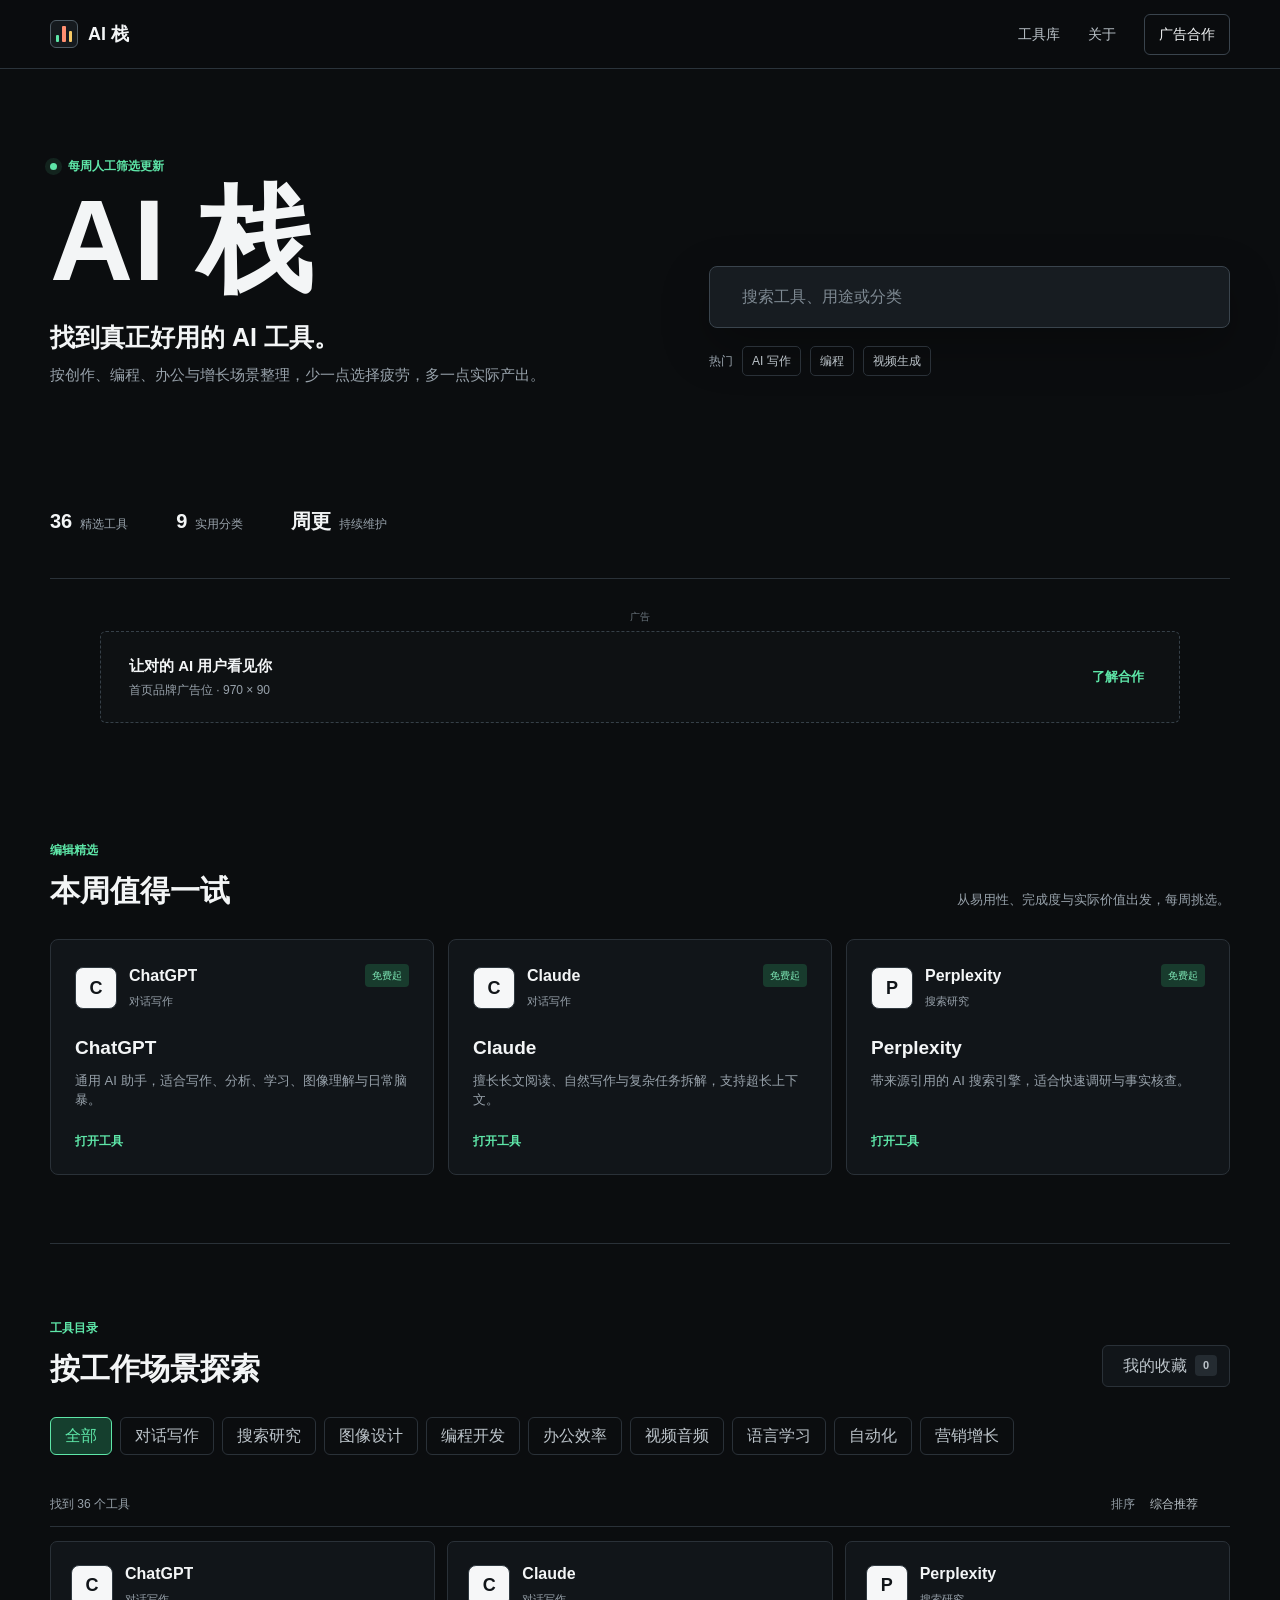
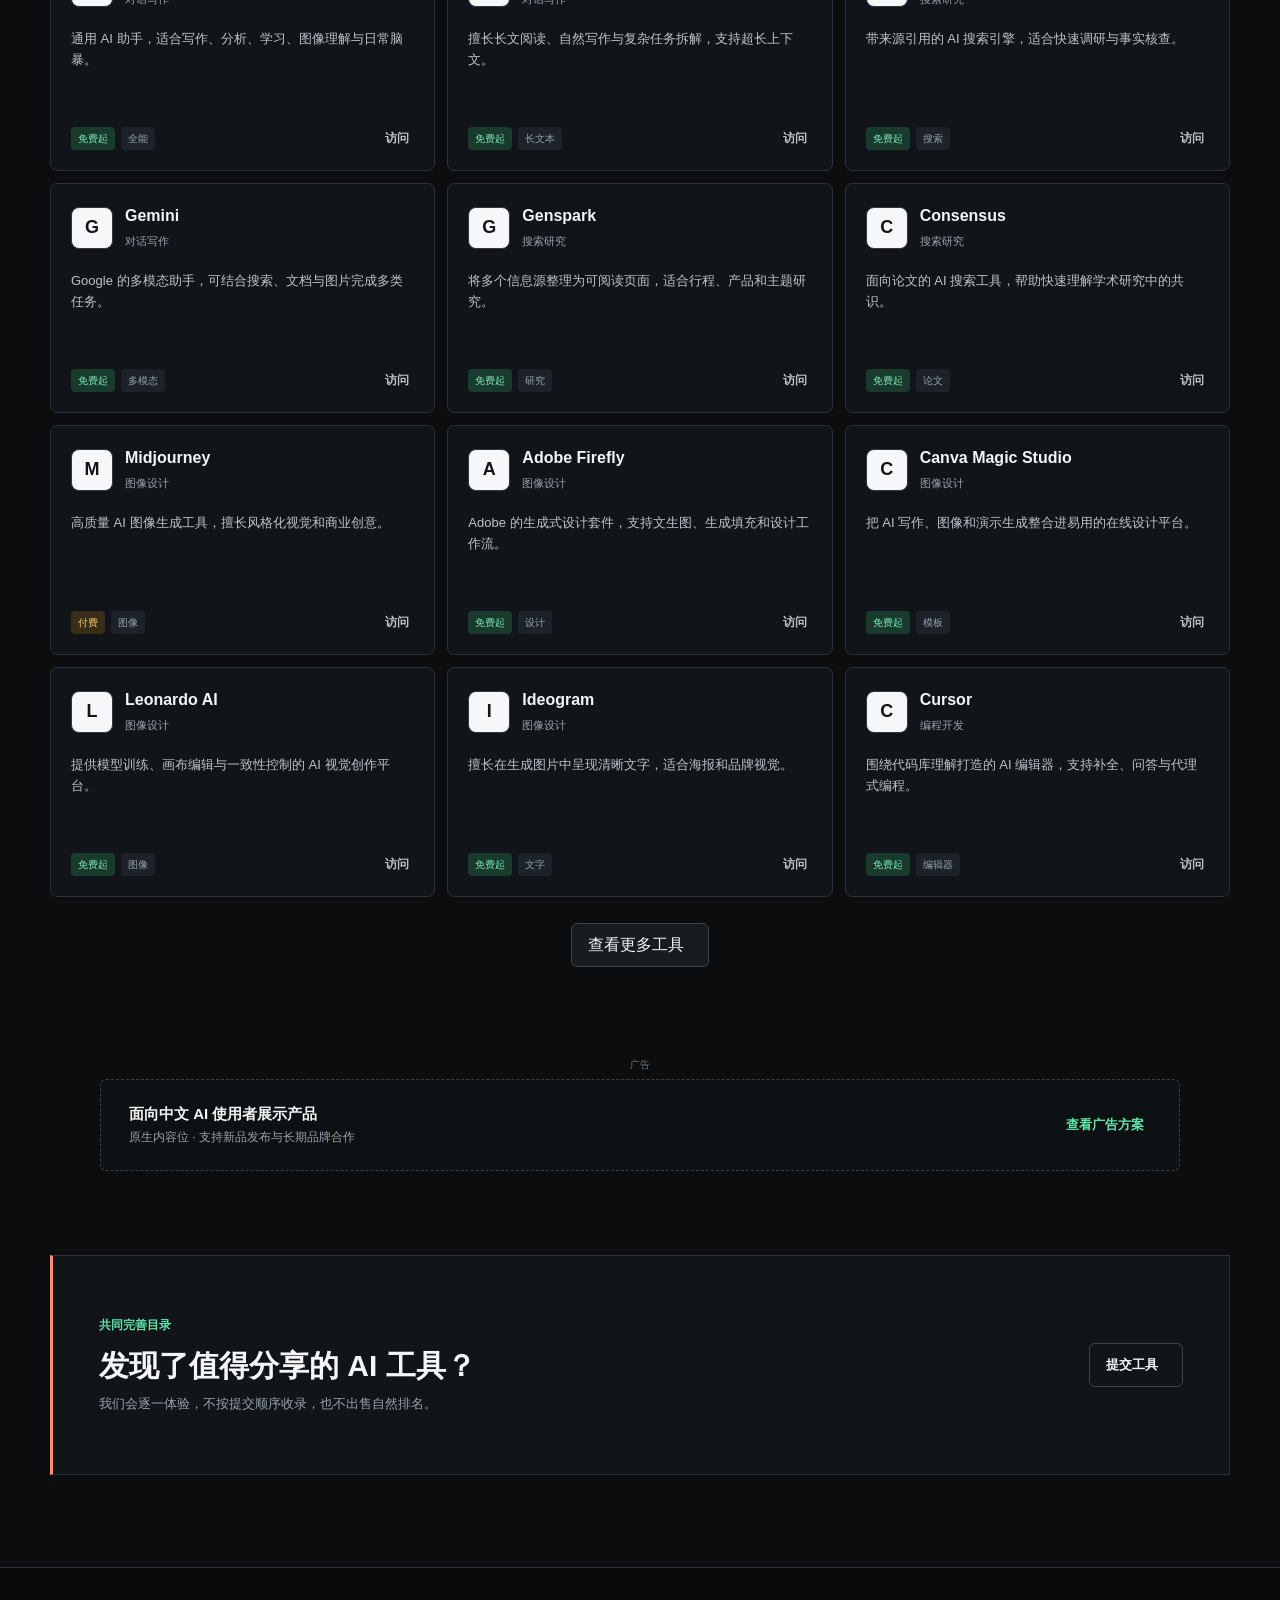
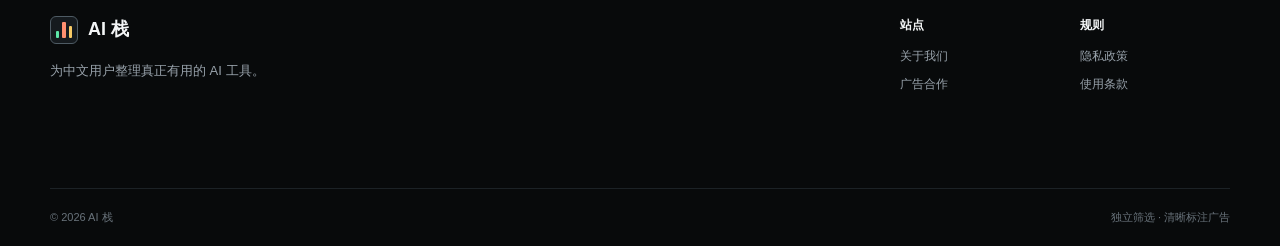
==== index.html @ 669736a4 "Publish AI Stack website" ====
<!doctype html>
<html lang="zh-CN">
  <head>
    <meta charset="UTF-8" />
    <meta name="viewport" content="width=device-width, initial-scale=1.0" />
    <meta name="theme-color" content="#0b0d0f" />
    <meta name="description" content="AI 栈是一个简洁、可信的中文 AI 工具导航，按写作、设计、编程、视频、效率等场景精选实用工具。" />
    <meta name="keywords" content="AI工具,AI导航,人工智能工具,ChatGPT,AI写作,AI绘画,AI编程" />
    <meta property="og:title" content="AI 栈 - 找到真正好用的 AI 工具" />
    <meta property="og:description" content="精选 AI 工具，按真实使用场景分类。" />
    <meta property="og:type" content="website" />
    <meta property="og:url" content="https://conniecapital888.github.io/ai-stack-navigation/" />
    <title>AI 栈 - 中文 AI 工具导航</title>
    <link rel="canonical" href="https://conniecapital888.github.io/ai-stack-navigation/" />
    <link rel="icon" href="favicon.svg" type="image/svg+xml" />
    <link rel="manifest" href="site.webmanifest" />
    <link rel="preconnect" href="https://www.google.com" />
    <link rel="stylesheet" href="styles.css" />
    <script type="application/ld+json">
      {
        "@context": "https://schema.org",
        "@type": "WebSite",
        "name": "AI 栈",
        "description": "按场景精选的中文 AI 工具导航",
        "url": "https://conniecapital888.github.io/ai-stack-navigation/",
        "potentialAction": {
          "@type": "SearchAction",
          "target": "https://conniecapital888.github.io/ai-stack-navigation/?q={search_term_string}",
          "query-input": "required name=search_term_string"
        }
      }
    </script>
  </head>
  <body>
    <a class="skip-link" href="#main">跳到主要内容</a>
    <header class="site-header">
      <div class="nav-shell">
        <a class="brand" href="index.html" aria-label="AI 栈首页">
          <span class="brand-mark" aria-hidden="true"><span></span><span></span><span></span></span>
          <span>AI 栈</span>
        </a>
        <nav class="top-nav" aria-label="主导航">
          <a href="#directory">工具库</a>
          <a href="about.html">关于</a>
          <a class="nav-cta" href="advertise.html">广告合作</a>
        </nav>
        <button class="icon-button mobile-menu" type="button" aria-label="打开导航" title="打开导航" data-menu-toggle>
          <i data-lucide="menu" aria-hidden="true"></i>
        </button>
      </div>
    </header>

    <main id="main">
      <section class="hero">
        <div class="hero-inner">
          <div class="hero-copy">
            <p class="eyebrow"><span class="status-dot"></span> 每周人工筛选更新</p>
            <h1>AI 栈</h1>
            <p class="hero-lede">找到真正好用的 AI 工具。</p>
            <p class="hero-note">按创作、编程、办公与增长场景整理，少一点选择疲劳，多一点实际产出。</p>
          </div>
          <div class="search-panel">
            <form class="search-form" role="search" data-search-form>
              <i data-lucide="search" aria-hidden="true"></i>
              <input id="tool-search" type="search" autocomplete="off" placeholder="搜索工具、用途或分类" aria-label="搜索 AI 工具" />
              <button class="clear-search" type="button" aria-label="清空搜索" title="清空" data-clear-search hidden>
                <i data-lucide="x" aria-hidden="true"></i>
              </button>
            </form>
            <div class="quick-links" aria-label="热门搜索">
              <span>热门</span>
              <button type="button" data-quick-search="写作">AI 写作</button>
              <button type="button" data-quick-search="编程">编程</button>
              <button type="button" data-quick-search="视频">视频生成</button>
            </div>
          </div>
        </div>
        <div class="hero-stats" aria-label="站点统计">
          <div><strong data-tool-total>36</strong><span>精选工具</span></div>
          <div><strong>9</strong><span>实用分类</span></div>
          <div><strong>周更</strong><span>持续维护</span></div>
        </div>
      </section>

      <aside class="ad-shell ad-leaderboard" aria-label="广告" data-ad-position="leaderboard">
        <span class="ad-label">广告</span>
        <div class="ad-placeholder">
          <div>
            <strong>让对的 AI 用户看见你</strong>
            <span>首页品牌广告位 · 970 × 90</span>
          </div>
          <a href="advertise.html">了解合作 <i data-lucide="arrow-up-right" aria-hidden="true"></i></a>
        </div>
      </aside>

      <section class="featured-section" aria-labelledby="featured-title">
        <div class="section-heading">
          <div>
            <p class="section-kicker">编辑精选</p>
            <h2 id="featured-title">本周值得一试</h2>
          </div>
          <p>从易用性、完成度与实际价值出发，每周挑选。</p>
        </div>
        <div class="featured-grid" data-featured-grid></div>
      </section>

      <section class="directory-section" id="directory" aria-labelledby="directory-title">
        <div class="directory-head">
          <div>
            <p class="section-kicker">工具目录</p>
            <h2 id="directory-title">按工作场景探索</h2>
          </div>
          <button class="favorites-toggle" type="button" data-favorites-toggle aria-pressed="false">
            <i data-lucide="heart" aria-hidden="true"></i>
            <span>我的收藏</span>
            <b data-favorite-count>0</b>
          </button>
        </div>
        <div class="category-tabs" role="tablist" aria-label="工具分类" data-category-tabs></div>
        <div class="results-bar">
          <p data-result-count aria-live="polite">显示全部工具</p>
          <label class="sort-control">
            <span>排序</span>
            <select data-sort aria-label="工具排序">
              <option value="featured">综合推荐</option>
              <option value="name">名称 A-Z</option>
              <option value="newest">最近收录</option>
            </select>
            <i data-lucide="chevron-down" aria-hidden="true"></i>
          </label>
        </div>
        <div class="tool-grid" data-tool-grid></div>
        <div class="empty-state" data-empty-state hidden>
          <i data-lucide="search-x" aria-hidden="true"></i>
          <h3>没有找到匹配的工具</h3>
          <p>试试更短的关键词，或切换到其他分类。</p>
          <button type="button" data-reset-filters>查看全部工具</button>
        </div>
        <button class="load-more" type="button" data-load-more>
          <span>查看更多工具</span>
          <i data-lucide="chevron-down" aria-hidden="true"></i>
        </button>
      </section>

      <aside class="ad-shell ad-inline" aria-label="广告" data-ad-position="inline">
        <span class="ad-label">广告</span>
        <div class="ad-placeholder">
          <div>
            <strong>面向中文 AI 使用者展示产品</strong>
            <span>原生内容位 · 支持新品发布与长期品牌合作</span>
          </div>
          <a href="advertise.html">查看广告方案 <i data-lucide="arrow-right" aria-hidden="true"></i></a>
        </div>
      </aside>

      <section class="submit-band">
        <div>
          <p class="section-kicker">共同完善目录</p>
          <h2>发现了值得分享的 AI 工具？</h2>
          <p>我们会逐一体验，不按提交顺序收录，也不出售自然排名。</p>
        </div>
        <a class="button-secondary" href="advertise.html#submit">提交工具 <i data-lucide="send" aria-hidden="true"></i></a>
      </section>
    </main>

    <footer class="site-footer">
      <div class="footer-main">
        <div>
          <a class="brand" href="index.html"><span class="brand-mark" aria-hidden="true"><span></span><span></span><span></span></span><span>AI 栈</span></a>
          <p>为中文用户整理真正有用的 AI 工具。</p>
        </div>
        <div class="footer-links">
          <div><strong>站点</strong><a href="about.html">关于我们</a><a href="advertise.html">广告合作</a></div>
          <div><strong>规则</strong><a href="privacy.html">隐私政策</a><a href="terms.html">使用条款</a></div>
        </div>
      </div>
      <div class="footer-bottom"><span>© 2026 AI 栈</span><span>独立筛选 · 清晰标注广告</span></div>
    </footer>

    <script src="https://unpkg.com/lucide@0.468.0/dist/umd/lucide.min.js" defer></script>
    <script src="config.js"></script>
    <script src="script.js" defer></script>
  </body>
</html>
---- styles.css ----
:root {
  color-scheme: dark;
  --bg: #0b0d0f;
  --surface: #111519;
  --surface-raised: #171c21;
  --surface-soft: #1c2228;
  --line: #2a3138;
  --line-strong: #3a444d;
  --text: #f3f5f6;
  --muted: #98a2ab;
  --muted-strong: #bcc4ca;
  --green: #5ee6a8;
  --green-dark: #153f2e;
  --coral: #ff8f70;
  --gold: #f7ca66;
  --focus: #8af1c2;
  --max-width: 1180px;
  --shadow: 0 18px 48px rgba(0, 0, 0, 0.26);
}

* { box-sizing: border-box; }
html { scroll-behavior: smooth; }
body {
  margin: 0;
  background: var(--bg);
  color: var(--text);
  font-family: Inter, ui-sans-serif, -apple-system, BlinkMacSystemFont, "Segoe UI", "PingFang SC", "Microsoft YaHei", sans-serif;
  line-height: 1.5;
  letter-spacing: 0;
}
button, input, select { font: inherit; }
button, a { -webkit-tap-highlight-color: transparent; }
a { color: inherit; text-decoration: none; }
button { color: inherit; }
img { display: block; max-width: 100%; }
[hidden] { display: none !important; }
:focus-visible { outline: 2px solid var(--focus); outline-offset: 3px; }

.skip-link {
  position: fixed;
  top: 10px;
  left: 10px;
  z-index: 100;
  padding: 10px 14px;
  border-radius: 6px;
  background: var(--green);
  color: #08120d;
  transform: translateY(-150%);
}
.skip-link:focus { transform: translateY(0); }

.site-header {
  position: sticky;
  top: 0;
  z-index: 40;
  border-bottom: 1px solid rgba(58, 68, 77, 0.72);
  background: rgba(11, 13, 15, 0.9);
  backdrop-filter: blur(18px);
}
.nav-shell {
  width: min(calc(100% - 40px), var(--max-width));
  height: 68px;
  margin: 0 auto;
  display: flex;
  align-items: center;
  justify-content: space-between;
}
.brand { display: inline-flex; align-items: center; gap: 10px; font-size: 18px; font-weight: 800; }
.brand-mark {
  width: 28px;
  height: 28px;
  display: grid;
  grid-template-columns: repeat(3, 1fr);
  align-items: end;
  gap: 3px;
  padding: 5px;
  border: 1px solid #4e5b64;
  border-radius: 6px;
  background: #151a1e;
}
.brand-mark span { display: block; background: var(--green); border-radius: 1px; }
.brand-mark span:nth-child(1) { height: 42%; }
.brand-mark span:nth-child(2) { height: 100%; background: var(--coral); }
.brand-mark span:nth-child(3) { height: 70%; background: var(--gold); }
.top-nav { display: flex; align-items: center; gap: 28px; color: var(--muted-strong); font-size: 14px; }
.top-nav a:hover { color: var(--text); }
.top-nav .nav-cta {
  padding: 9px 14px;
  border: 1px solid var(--line-strong);
  border-radius: 6px;
  color: var(--text);
}
.top-nav .nav-cta:hover { border-color: var(--green); color: var(--green); }
.icon-button {
  width: 40px;
  height: 40px;
  display: inline-grid;
  place-items: center;
  border: 1px solid var(--line);
  border-radius: 6px;
  background: var(--surface);
  cursor: pointer;
}
.icon-button svg { width: 19px; }
.mobile-menu { display: none; }

main { overflow: hidden; }
.hero {
  width: min(calc(100% - 40px), var(--max-width));
  min-height: 510px;
  margin: 0 auto;
  padding: 88px 0 42px;
  border-bottom: 1px solid var(--line);
  display: flex;
  flex-direction: column;
  justify-content: space-between;
}
.hero-inner { display: grid; grid-template-columns: minmax(0, 1fr) minmax(440px, 0.9fr); gap: 80px; align-items: end; }
.eyebrow, .section-kicker {
  margin: 0 0 14px;
  color: var(--green);
  font-size: 12px;
  font-weight: 800;
  text-transform: uppercase;
}
.status-dot { width: 7px; height: 7px; display: inline-block; margin-right: 8px; border-radius: 50%; background: var(--green); box-shadow: 0 0 0 5px rgba(94, 230, 168, 0.1); }
.hero h1 { margin: 0; font-size: clamp(70px, 9vw, 116px); line-height: 0.9; font-weight: 850; letter-spacing: 0; }
.hero-lede { margin: 26px 0 8px; color: var(--text); font-size: 25px; font-weight: 650; }
.hero-note { max-width: 560px; margin: 0; color: var(--muted); font-size: 15px; }
.search-panel { padding-bottom: 7px; }
.search-form {
  height: 62px;
  display: flex;
  align-items: center;
  gap: 12px;
  padding: 0 18px;
  border: 1px solid var(--line-strong);
  border-radius: 8px;
  background: var(--surface-raised);
  box-shadow: var(--shadow);
}
.search-form:focus-within { border-color: var(--green); box-shadow: 0 0 0 3px rgba(94, 230, 168, 0.1), var(--shadow); }
.search-form > svg { width: 21px; color: var(--muted); flex: 0 0 auto; }
.search-form input { min-width: 0; flex: 1; border: 0; outline: 0; background: transparent; color: var(--text); font-size: 16px; }
.search-form input::placeholder { color: #7e8992; }
.clear-search { width: 32px; height: 32px; display: grid; place-items: center; border: 0; border-radius: 5px; background: #252c32; cursor: pointer; }
.clear-search svg { width: 16px; }
.quick-links { min-height: 38px; margin-top: 14px; display: flex; align-items: center; flex-wrap: wrap; gap: 9px; color: var(--muted); font-size: 12px; }
.quick-links button { padding: 5px 9px; border: 1px solid var(--line); border-radius: 5px; background: transparent; color: var(--muted-strong); cursor: pointer; }
.quick-links button:hover { color: var(--green); border-color: #446b59; }
.hero-stats { display: flex; gap: 48px; padding-top: 68px; }
.hero-stats div { display: flex; align-items: baseline; gap: 8px; }
.hero-stats strong { font-size: 20px; }
.hero-stats span { color: var(--muted); font-size: 12px; }

.ad-shell { width: min(calc(100% - 40px), 1080px); margin: 30px auto; position: relative; }
.ad-label { display: block; margin-bottom: 7px; color: #68727a; font-size: 10px; text-align: center; }
.ad-placeholder {
  min-height: 92px;
  display: flex;
  align-items: center;
  justify-content: space-between;
  gap: 24px;
  padding: 20px 28px;
  border: 1px dashed #364048;
  border-radius: 6px;
  background: #0e1113;
}
.ad-placeholder div { display: grid; gap: 3px; }
.ad-placeholder strong { font-size: 15px; }
.ad-placeholder span { color: var(--muted); font-size: 12px; }
.ad-placeholder a { display: inline-flex; align-items: center; gap: 7px; color: var(--green); font-size: 13px; font-weight: 700; }
.ad-placeholder a svg { width: 15px; }
.ad-shell ins.adsbygoogle { width: 100%; min-height: 90px; }

.featured-section, .directory-section, .submit-band {
  width: min(calc(100% - 40px), var(--max-width));
  margin: 0 auto;
}
.featured-section { padding: 88px 0 68px; }
.section-heading, .directory-head { display: flex; align-items: end; justify-content: space-between; gap: 30px; margin-bottom: 30px; }
.section-heading h2, .directory-head h2, .submit-band h2 { margin: 0; font-size: 30px; line-height: 1.2; }
.section-heading > p { max-width: 360px; margin: 0; color: var(--muted); font-size: 13px; text-align: right; }
.featured-grid { display: grid; grid-template-columns: repeat(3, 1fr); gap: 14px; }
.featured-card {
  min-height: 218px;
  display: flex;
  flex-direction: column;
  padding: 24px;
  border: 1px solid var(--line);
  border-radius: 8px;
  background: var(--surface);
  transition: transform 180ms ease, border-color 180ms ease, background 180ms ease;
}
.featured-card:hover { transform: translateY(-3px); border-color: #435058; background: #14191d; }
.featured-card .tool-top { margin-bottom: 22px; }
.featured-card h3 { margin: 0 0 8px; font-size: 19px; }
.featured-card p { margin: 0; color: var(--muted); font-size: 13px; }
.featured-card .card-link { margin-top: auto; padding-top: 22px; color: var(--green); }

.directory-section { padding: 75px 0 90px; border-top: 1px solid var(--line); }
.favorites-toggle {
  height: 42px;
  display: inline-flex;
  align-items: center;
  gap: 8px;
  padding: 0 12px;
  border: 1px solid var(--line);
  border-radius: 6px;
  background: var(--surface);
  color: var(--muted-strong);
  cursor: pointer;
}
.favorites-toggle:hover, .favorites-toggle[aria-pressed="true"] { border-color: var(--coral); color: var(--coral); }
.favorites-toggle svg { width: 16px; }
.favorites-toggle[aria-pressed="true"] svg { fill: currentColor; }
.favorites-toggle b { min-width: 22px; padding: 2px 5px; border-radius: 4px; background: #242b31; font-size: 11px; text-align: center; }
.category-tabs { display: flex; gap: 8px; margin-bottom: 28px; overflow-x: auto; scrollbar-width: none; }
.category-tabs::-webkit-scrollbar { display: none; }
.category-tab {
  min-width: max-content;
  height: 38px;
  padding: 0 14px;
  border: 1px solid var(--line);
  border-radius: 6px;
  background: transparent;
  color: var(--muted-strong);
  cursor: pointer;
}
.category-tab:hover { color: var(--text); border-color: var(--line-strong); }
.category-tab[aria-selected="true"] { border-color: var(--green); background: var(--green-dark); color: var(--green); }
.results-bar { min-height: 44px; display: flex; align-items: center; justify-content: space-between; margin-bottom: 14px; border-bottom: 1px solid var(--line); }
.results-bar p { margin: 0; color: var(--muted); font-size: 12px; }
.sort-control { position: relative; display: flex; align-items: center; gap: 7px; color: var(--muted); font-size: 12px; }
.sort-control select { appearance: none; padding: 7px 25px 7px 8px; border: 0; outline: 0; background: transparent; color: var(--muted-strong); cursor: pointer; }
.sort-control svg { position: absolute; right: 2px; width: 14px; pointer-events: none; }
.tool-grid { display: grid; grid-template-columns: repeat(3, minmax(0, 1fr)); gap: 12px; }
.tool-card {
  min-height: 230px;
  display: flex;
  flex-direction: column;
  padding: 20px;
  border: 1px solid var(--line);
  border-radius: 7px;
  background: var(--surface);
  transition: border-color 160ms ease, background 160ms ease;
}
.tool-card:hover { border-color: #424e57; background: #14191d; }
.tool-top { display: flex; align-items: flex-start; justify-content: space-between; gap: 12px; }
.tool-id { min-width: 0; display: flex; align-items: center; gap: 12px; }
.tool-logo-wrap {
  width: 42px;
  height: 42px;
  flex: 0 0 42px;
  display: grid;
  place-items: center;
  overflow: hidden;
  border: 1px solid #303940;
  border-radius: 8px;
  background: #f6f7f8;
}
.tool-logo { width: 27px; height: 27px; object-fit: contain; }
.tool-logo-fallback { color: #111519; font-size: 18px; font-weight: 900; }
.tool-name { min-width: 0; }
.tool-name h3 { margin: 0; overflow: hidden; color: var(--text); font-size: 16px; text-overflow: ellipsis; white-space: nowrap; }
.tool-name span { color: var(--muted); font-size: 11px; }
.favorite-button {
  width: 34px;
  height: 34px;
  flex: 0 0 34px;
  display: grid;
  place-items: center;
  border: 0;
  border-radius: 6px;
  background: transparent;
  color: #68737c;
  cursor: pointer;
}
.favorite-button:hover, .favorite-button[aria-pressed="true"] { background: #252a2f; color: var(--coral); }
.favorite-button[aria-pressed="true"] svg { fill: currentColor; }
.favorite-button svg { width: 17px; }
.tool-description { margin: 18px 0 20px; color: var(--muted-strong); font-size: 13px; line-height: 1.65; }
.tool-footer { display: flex; align-items: center; justify-content: space-between; gap: 10px; margin-top: auto; }
.tool-tags { display: flex; align-items: center; gap: 6px; }
.tag { padding: 4px 7px; border-radius: 4px; background: var(--surface-soft); color: var(--muted); font-size: 10px; }
.tag.price-free { background: #183b2d; color: #7de6b5; }
.tag.price-paid { background: #372d19; color: var(--gold); }
.card-link { display: inline-flex; align-items: center; gap: 5px; color: var(--muted-strong); font-size: 12px; font-weight: 700; }
.card-link:hover { color: var(--green); }
.card-link svg { width: 14px; }
.empty-state { padding: 84px 20px; border: 1px dashed var(--line); border-radius: 8px; text-align: center; }
.empty-state > svg { width: 36px; height: 36px; color: var(--muted); }
.empty-state h3 { margin: 16px 0 6px; }
.empty-state p { margin: 0 0 22px; color: var(--muted); font-size: 13px; }
.empty-state button, .load-more {
  height: 44px;
  padding: 0 16px;
  border: 1px solid var(--line-strong);
  border-radius: 6px;
  background: var(--surface-raised);
  cursor: pointer;
}
.load-more { margin: 26px auto 0; display: flex; align-items: center; gap: 8px; }
.load-more:hover { border-color: var(--green); color: var(--green); }
.load-more svg { width: 16px; }

.ad-inline { margin-top: 0; margin-bottom: 84px; }
.submit-band {
  min-height: 220px;
  margin-bottom: 92px;
  padding: 42px 46px;
  display: flex;
  align-items: center;
  justify-content: space-between;
  gap: 32px;
  border: 1px solid var(--line);
  border-left: 3px solid var(--coral);
  background: var(--surface);
}
.submit-band p:not(.section-kicker) { margin: 10px 0 0; color: var(--muted); font-size: 13px; }
.button-secondary { min-height: 44px; display: inline-flex; align-items: center; gap: 8px; padding: 0 16px; border: 1px solid var(--line-strong); border-radius: 6px; font-size: 13px; font-weight: 700; }
.button-secondary:hover { border-color: var(--green); color: var(--green); }
.button-secondary svg { width: 16px; }

.site-footer { border-top: 1px solid var(--line); background: #080a0b; }
.footer-main, .footer-bottom { width: min(calc(100% - 40px), var(--max-width)); margin: 0 auto; }
.footer-main { min-height: 220px; padding: 48px 0; display: flex; justify-content: space-between; gap: 40px; }
.footer-main > div:first-child p { max-width: 340px; margin: 16px 0 0; color: var(--muted); font-size: 13px; }
.footer-links { display: grid; grid-template-columns: repeat(2, 150px); gap: 30px; }
.footer-links div { display: flex; flex-direction: column; align-items: flex-start; gap: 10px; }
.footer-links strong { margin-bottom: 3px; font-size: 12px; }
.footer-links a { color: var(--muted); font-size: 12px; }
.footer-links a:hover { color: var(--text); }
.footer-bottom { min-height: 58px; display: flex; align-items: center; justify-content: space-between; border-top: 1px solid #1c2226; color: #68727a; font-size: 11px; }

.page-main { width: min(calc(100% - 40px), 860px); margin: 0 auto; padding: 76px 0 110px; }
.page-hero { padding-bottom: 42px; border-bottom: 1px solid var(--line); }
.page-hero h1 { margin: 0 0 16px; font-size: clamp(42px, 7vw, 72px); line-height: 1; }
.page-hero p { max-width: 640px; margin: 0; color: var(--muted); font-size: 16px; }
.prose { padding-top: 42px; }
.prose h2 { margin: 44px 0 12px; font-size: 22px; }
.prose h2:first-child { margin-top: 0; }
.prose h3 { margin: 28px 0 8px; font-size: 16px; }
.prose p, .prose li { color: var(--muted-strong); font-size: 14px; line-height: 1.8; }
.prose ul { padding-left: 20px; }
.prose a { color: var(--green); }
.prose .notice { padding: 18px 20px; border-left: 3px solid var(--gold); background: var(--surface); color: var(--muted-strong); }
.values-grid, .ad-options { display: grid; grid-template-columns: repeat(2, 1fr); gap: 12px; margin: 24px 0; }
.value-item, .ad-option { padding: 22px; border: 1px solid var(--line); border-radius: 7px; background: var(--surface); }
.value-item strong, .ad-option strong { display: block; margin-bottom: 8px; font-size: 15px; }
.value-item p, .ad-option p { margin: 0; font-size: 12px; }
.ad-option span { display: inline-block; margin-top: 16px; color: var(--green); font-size: 12px; }
.contact-box { margin-top: 42px; padding: 28px; border: 1px solid var(--line); border-left: 3px solid var(--green); background: var(--surface); }
.contact-box h2 { margin-top: 0; }
.contact-email { display: inline-flex; align-items: center; gap: 8px; margin-top: 6px; font-weight: 800; }
.contact-email svg { width: 17px; }
.not-configured { color: var(--muted) !important; cursor: default; }

@media (max-width: 900px) {
  .hero { min-height: 620px; padding-top: 62px; }
  .hero-inner { grid-template-columns: 1fr; gap: 54px; }
  .hero h1 { font-size: 84px; }
  .hero-stats { padding-top: 50px; }
  .featured-grid { grid-template-columns: 1fr; }
  .featured-card { min-height: 180px; }
  .tool-grid { grid-template-columns: repeat(2, minmax(0, 1fr)); }
}

@media (max-width: 680px) {
  .nav-shell, .hero, .featured-section, .directory-section, .submit-band, .footer-main, .footer-bottom, .ad-shell, .page-main { width: min(calc(100% - 28px), var(--max-width)); }
  .nav-shell { height: 62px; }
  .mobile-menu { display: inline-grid; }
  .top-nav { display: none; position: absolute; top: 62px; left: 0; right: 0; padding: 18px 20px 22px; flex-direction: column; align-items: stretch; gap: 14px; border-bottom: 1px solid var(--line); background: #0b0d0f; }
  .top-nav.open { display: flex; }
  .top-nav .nav-cta { text-align: center; }
  .hero { min-height: 580px; padding: 52px 0 30px; }
  .hero h1 { font-size: 70px; }
  .hero-lede { font-size: 20px; }
  .hero-note { font-size: 13px; }
  .hero-inner { gap: 44px; }
  .search-form { height: 56px; }
  .hero-stats { gap: 18px; justify-content: space-between; padding-top: 42px; }
  .hero-stats div { display: grid; gap: 1px; }
  .hero-stats strong { font-size: 17px; }
  .section-heading, .directory-head { align-items: flex-start; }
  .section-heading { display: block; }
  .section-heading > p { margin-top: 12px; text-align: left; }
  .section-heading h2, .directory-head h2, .submit-band h2 { font-size: 24px; }
  .featured-section { padding: 66px 0 52px; }
  .directory-section { padding: 58px 0 72px; }
  .favorites-toggle span { display: none; }
  .tool-grid { grid-template-columns: 1fr; }
  .tool-card { min-height: 214px; }
  .ad-placeholder { min-height: 126px; padding: 18px; flex-direction: column; align-items: flex-start; }
  .ad-placeholder a { align-self: flex-end; }
  .ad-inline { margin-bottom: 64px; }
  .submit-band { min-height: 260px; margin-bottom: 70px; padding: 30px 24px; flex-direction: column; align-items: flex-start; justify-content: center; }
  .footer-main { min-height: 300px; flex-direction: column; }
  .footer-links { grid-template-columns: repeat(2, 1fr); }
  .footer-bottom { align-items: flex-start; justify-content: center; flex-direction: column; gap: 3px; }
  .page-main { padding: 54px 0 80px; }
  .page-hero h1 { font-size: 45px; }
  .values-grid, .ad-options { grid-template-columns: 1fr; }
}

@media (prefers-reduced-motion: reduce) {
  html { scroll-behavior: auto; }
  *, *::before, *::after { transition-duration: 0.01ms !important; }
}
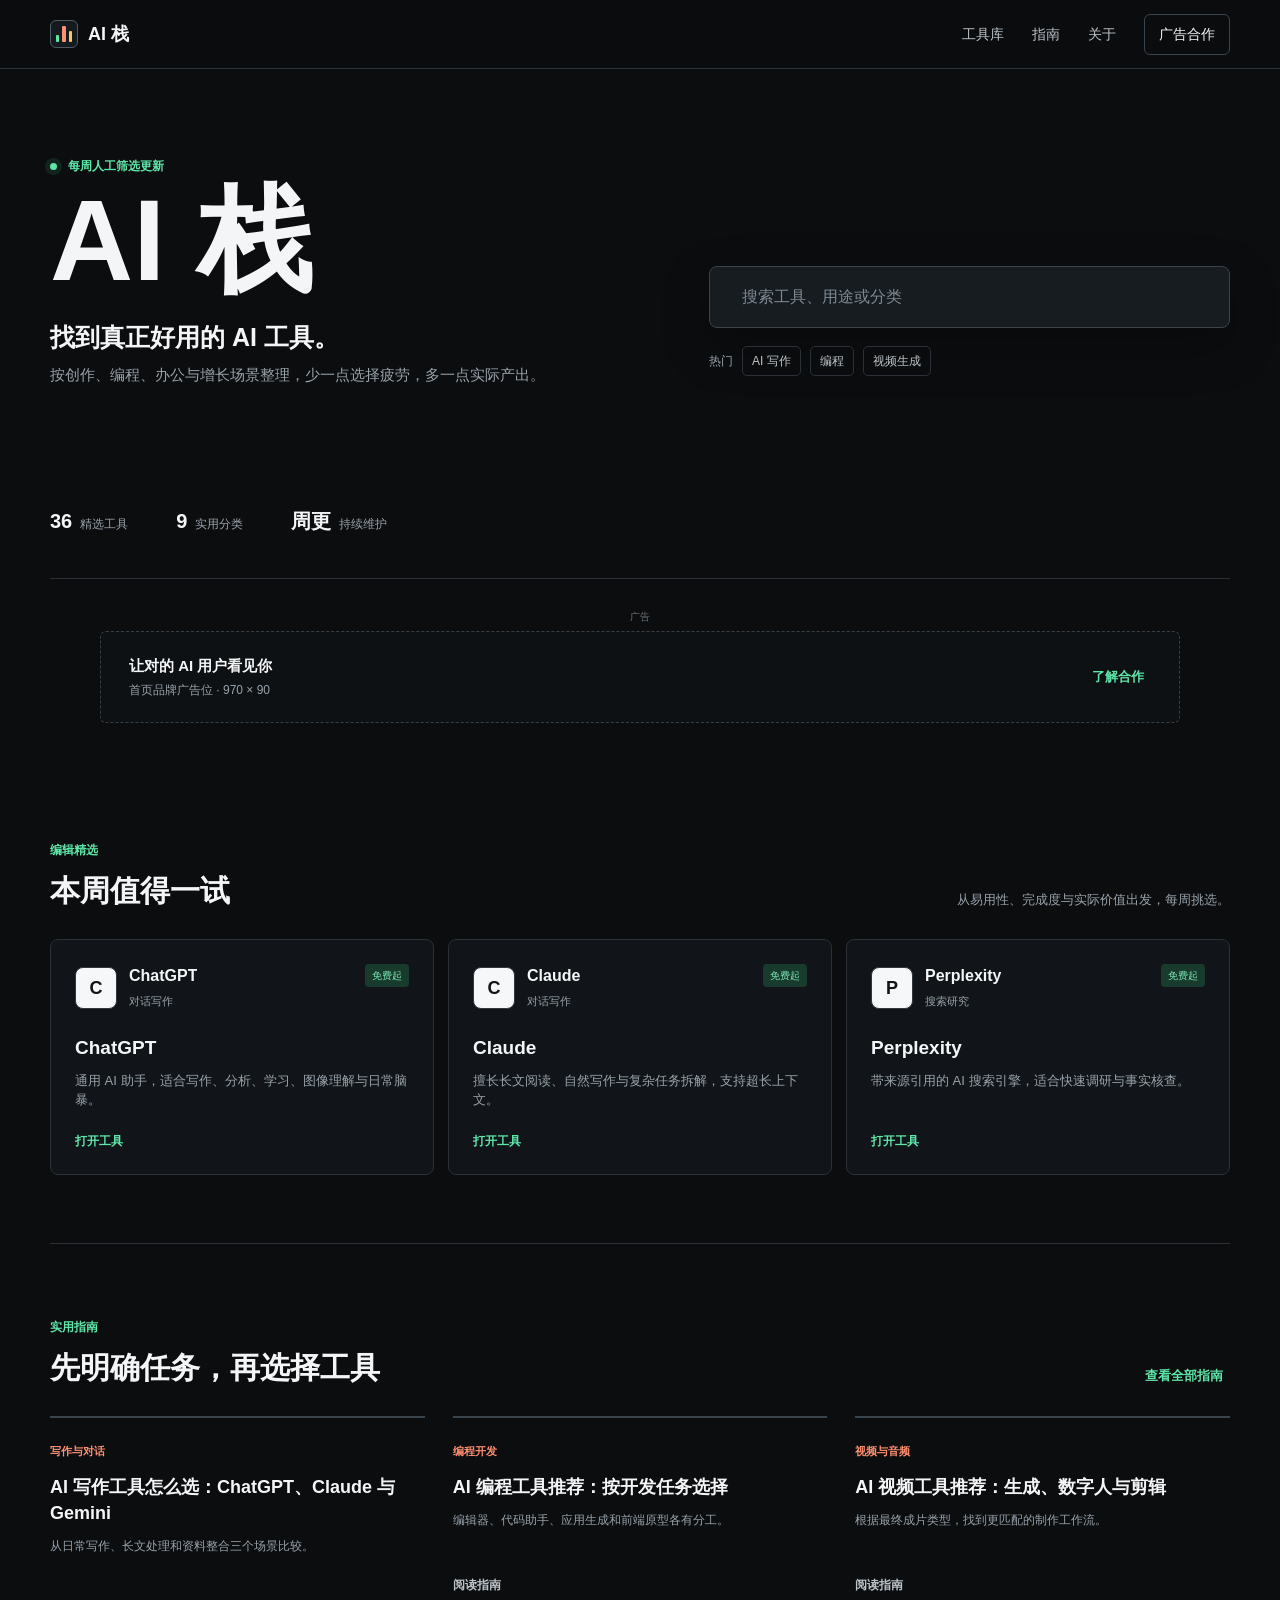
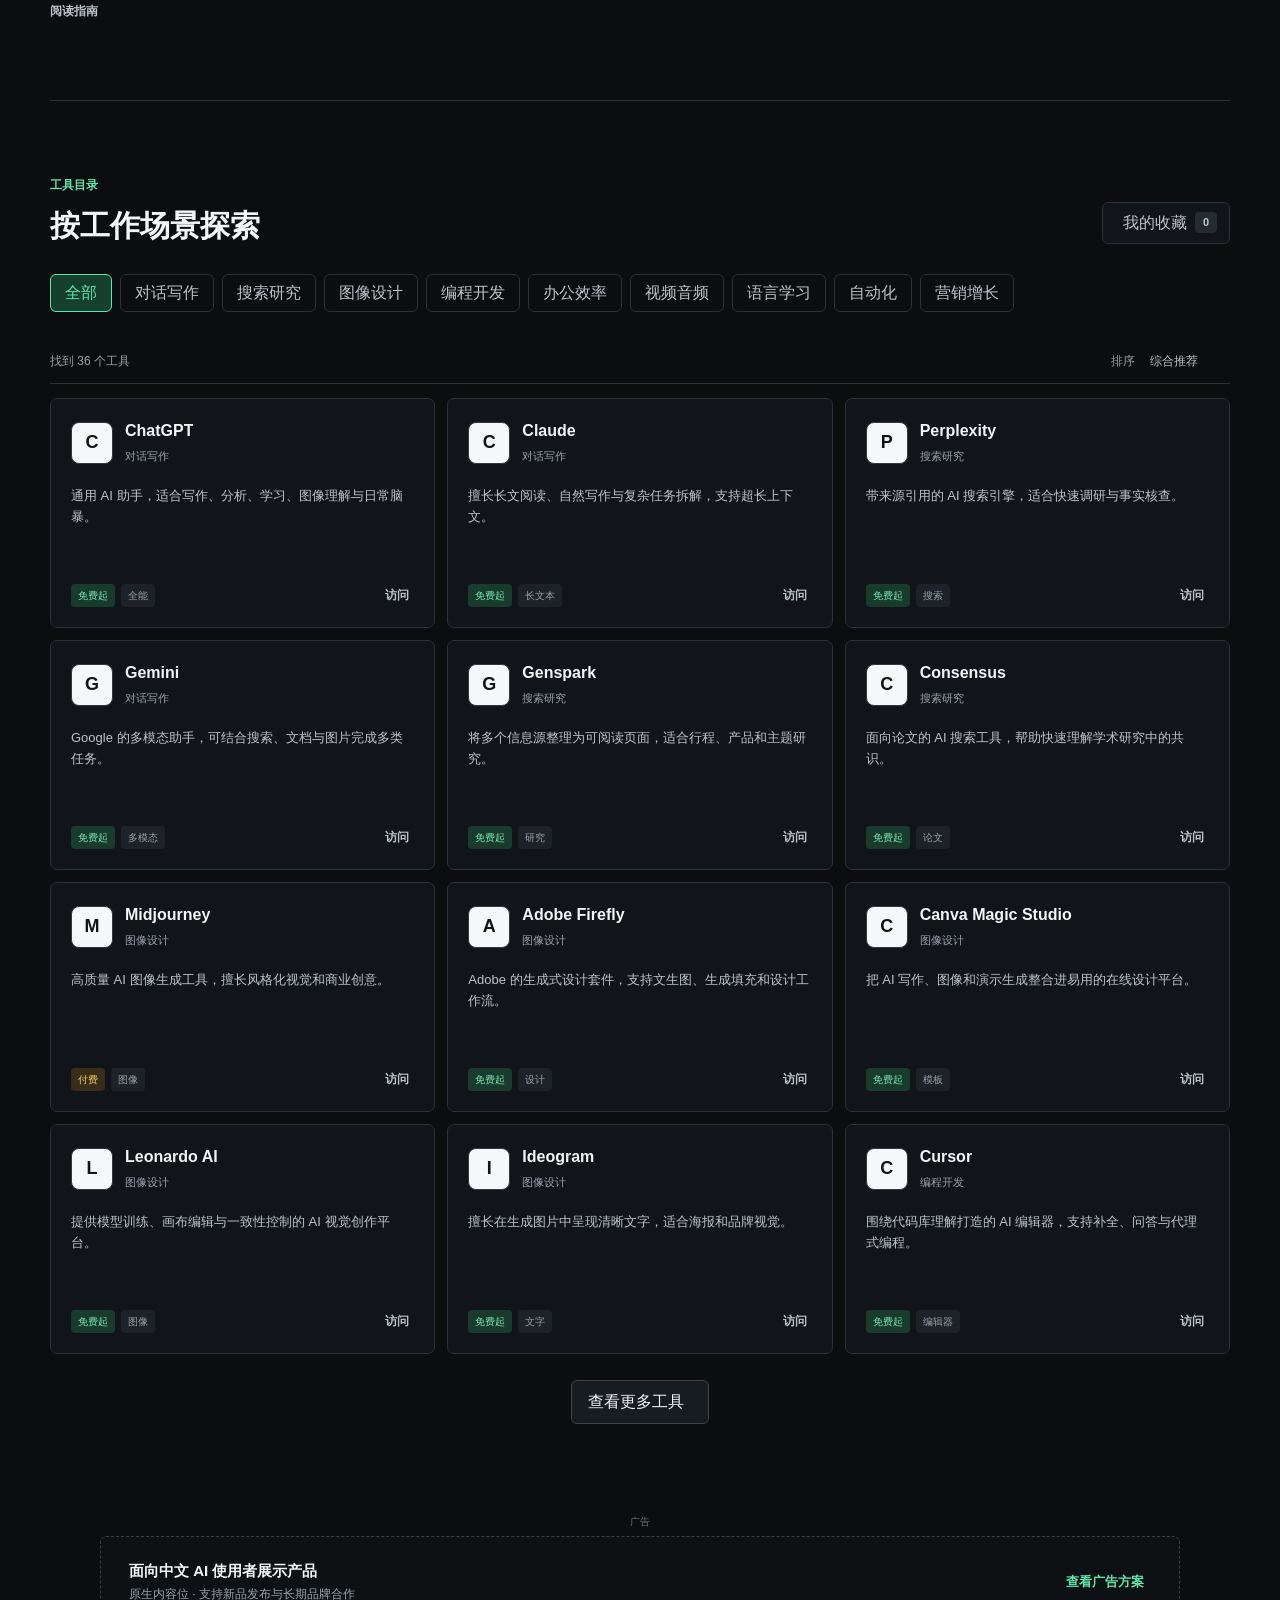
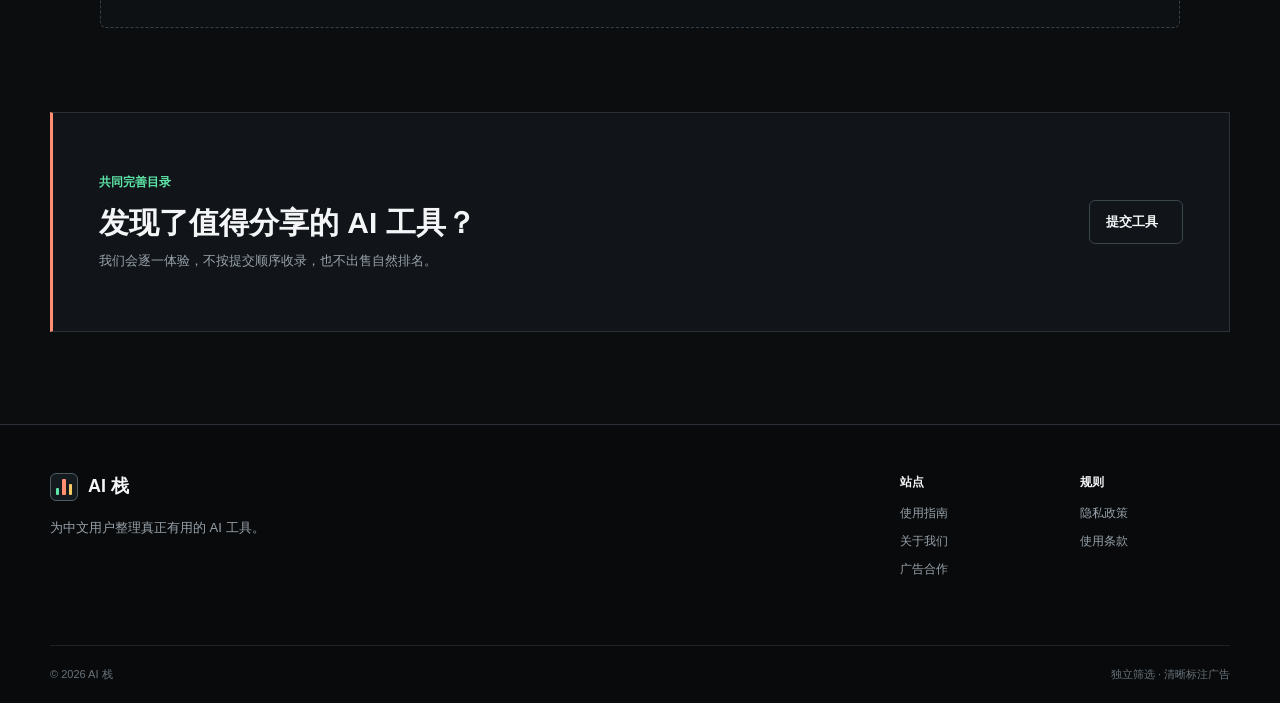
==== commit 17b8445b: "Add SEO guides and discovery feeds" ====
--- a/index.html
+++ b/index.html
@@ -14,6 +14,7 @@
     <link rel="canonical" href="https://conniecapital888.github.io/ai-stack-navigation/" />
     <link rel="icon" href="favicon.svg" type="image/svg+xml" />
     <link rel="manifest" href="site.webmanifest" />
+    <link rel="alternate" type="application/rss+xml" title="AI 栈指南更新" href="rss.xml" />
     <link rel="preconnect" href="https://www.google.com" />
     <link rel="stylesheet" href="styles.css" />
     <script type="application/ld+json">
@@ -41,6 +42,7 @@
         </a>
         <nav class="top-nav" aria-label="主导航">
           <a href="#directory">工具库</a>
+          <a href="guides.html">指南</a>
           <a href="about.html">关于</a>
           <a class="nav-cta" href="advertise.html">广告合作</a>
         </nav>
@@ -104,6 +106,36 @@
         <div class="featured-grid" data-featured-grid></div>
       </section>
 
+      <section class="guides-section" aria-labelledby="guides-title">
+        <div class="section-heading">
+          <div>
+            <p class="section-kicker">实用指南</p>
+            <h2 id="guides-title">先明确任务，再选择工具</h2>
+          </div>
+          <a class="section-link" href="guides.html">查看全部指南 <i data-lucide="arrow-right" aria-hidden="true"></i></a>
+        </div>
+        <div class="guide-preview-grid">
+          <article class="guide-preview">
+            <span>写作与对话</span>
+            <h3><a href="ai-writing-tools.html">AI 写作工具怎么选：ChatGPT、Claude 与 Gemini</a></h3>
+            <p>从日常写作、长文处理和资料整合三个场景比较。</p>
+            <a class="card-link" href="ai-writing-tools.html">阅读指南 <i data-lucide="arrow-right" aria-hidden="true"></i></a>
+          </article>
+          <article class="guide-preview">
+            <span>编程开发</span>
+            <h3><a href="ai-coding-tools.html">AI 编程工具推荐：按开发任务选择</a></h3>
+            <p>编辑器、代码助手、应用生成和前端原型各有分工。</p>
+            <a class="card-link" href="ai-coding-tools.html">阅读指南 <i data-lucide="arrow-right" aria-hidden="true"></i></a>
+          </article>
+          <article class="guide-preview">
+            <span>视频与音频</span>
+            <h3><a href="ai-video-tools.html">AI 视频工具推荐：生成、数字人与剪辑</a></h3>
+            <p>根据最终成片类型，找到更匹配的制作工作流。</p>
+            <a class="card-link" href="ai-video-tools.html">阅读指南 <i data-lucide="arrow-right" aria-hidden="true"></i></a>
+          </article>
+        </div>
+      </section>
+
       <section class="directory-section" id="directory" aria-labelledby="directory-title">
         <div class="directory-head">
           <div>
@@ -170,7 +202,7 @@
           <p>为中文用户整理真正有用的 AI 工具。</p>
         </div>
         <div class="footer-links">
-          <div><strong>站点</strong><a href="about.html">关于我们</a><a href="advertise.html">广告合作</a></div>
+          <div><strong>站点</strong><a href="guides.html">使用指南</a><a href="about.html">关于我们</a><a href="advertise.html">广告合作</a></div>
           <div><strong>规则</strong><a href="privacy.html">隐私政策</a><a href="terms.html">使用条款</a></div>
         </div>
       </div>
@@ -179,6 +211,7 @@
 
     <script src="https://unpkg.com/lucide@0.468.0/dist/umd/lucide.min.js" defer></script>
     <script src="config.js"></script>
+    <script src="analytics.js" defer></script>
     <script src="script.js" defer></script>
   </body>
 </html>
--- a/styles.css
+++ b/styles.css
@@ -173,7 +173,7 @@
 .ad-placeholder a svg { width: 15px; }
 .ad-shell ins.adsbygoogle { width: 100%; min-height: 90px; }
 
-.featured-section, .directory-section, .submit-band {
+.featured-section, .guides-section, .directory-section, .submit-band {
   width: min(calc(100% - 40px), var(--max-width));
   margin: 0 auto;
 }
@@ -197,6 +197,17 @@
 .featured-card h3 { margin: 0 0 8px; font-size: 19px; }
 .featured-card p { margin: 0; color: var(--muted); font-size: 13px; }
 .featured-card .card-link { margin-top: auto; padding-top: 22px; color: var(--green); }
+
+.guides-section { padding: 74px 0 78px; border-top: 1px solid var(--line); }
+.section-link { display: inline-flex; align-items: center; gap: 7px; color: var(--green); font-size: 13px; font-weight: 750; }
+.section-link svg { width: 16px; }
+.guide-preview-grid { display: grid; grid-template-columns: repeat(3, minmax(0, 1fr)); gap: 28px; }
+.guide-preview { min-width: 0; padding-top: 20px; border-top: 2px solid var(--line-strong); }
+.guide-preview:hover { border-color: var(--green); }
+.guide-preview > span { color: var(--coral); font-size: 11px; font-weight: 800; }
+.guide-preview h3 { margin: 12px 0 10px; font-size: 18px; line-height: 1.45; }
+.guide-preview h3 a:hover { color: var(--green); }
+.guide-preview p { min-height: 42px; margin: 0 0 20px; color: var(--muted); font-size: 12px; line-height: 1.7; }
 
 .directory-section { padding: 75px 0 90px; border-top: 1px solid var(--line); }
 .favorites-toggle {
@@ -350,11 +361,89 @@
 .value-item strong, .ad-option strong { display: block; margin-bottom: 8px; font-size: 15px; }
 .value-item p, .ad-option p { margin: 0; font-size: 12px; }
 .ad-option span { display: inline-block; margin-top: 16px; color: var(--green); font-size: 12px; }
+.media-facts {
+  display: grid;
+  grid-template-columns: repeat(4, minmax(0, 1fr));
+  margin: 0 0 42px;
+  border-top: 1px solid var(--line);
+  border-bottom: 1px solid var(--line);
+}
+.media-facts div { min-width: 0; padding: 20px 14px; border-right: 1px solid var(--line); }
+.media-facts div:first-child { padding-left: 0; }
+.media-facts div:last-child { border-right: 0; }
+.media-facts strong, .media-facts span { display: block; }
+.media-facts strong { margin-bottom: 4px; font-size: 22px; }
+.media-facts span { color: var(--muted); font-size: 11px; }
+.media-kit-link { display: inline-flex; align-items: center; gap: 8px; font-size: 13px; font-weight: 800; }
+.media-kit-link svg { width: 16px; }
+.process-list { margin: 24px 0 36px; padding: 0; list-style: none; counter-reset: process; }
+.process-list li {
+  min-height: 62px;
+  display: grid;
+  grid-template-columns: 28px 120px 1fr;
+  align-items: center;
+  gap: 14px;
+  border-top: 1px solid var(--line);
+  counter-increment: process;
+}
+.process-list li:last-child { border-bottom: 1px solid var(--line); }
+.process-list li::before { content: counter(process, decimal-leading-zero); color: var(--green); font-size: 11px; font-weight: 800; }
+.process-list strong { font-size: 13px; }
+.process-list span { color: var(--muted); font-size: 12px; }
+.rate-table { margin: 24px 0 38px; border-top: 1px solid var(--line-strong); }
+.rate-row { min-height: 62px; display: grid; grid-template-columns: 150px 1fr 130px; align-items: center; gap: 18px; border-bottom: 1px solid var(--line); }
+.rate-row strong, .rate-row span { min-width: 0; font-size: 12px; }
+.rate-row span:last-child { color: var(--green); font-weight: 800; }
+.rate-head { min-height: 42px; color: var(--muted); }
+.rate-head span { color: var(--muted) !important; font-size: 10px; font-weight: 700; text-transform: uppercase; }
+.commercial-label { border-color: #6f5d33; color: var(--gold); }
+.affiliate-note { padding: 2px 5px; border: 1px solid #6f5d33; border-radius: 4px; color: var(--gold); font-size: 9px; font-weight: 800; }
 .contact-box { margin-top: 42px; padding: 28px; border: 1px solid var(--line); border-left: 3px solid var(--green); background: var(--surface); }
 .contact-box h2 { margin-top: 0; }
 .contact-email { display: inline-flex; align-items: center; gap: 8px; margin-top: 6px; font-weight: 800; }
 .contact-email svg { width: 17px; }
 .not-configured { color: var(--muted) !important; cursor: default; }
+
+.guide-main { width: min(calc(100% - 40px), 1040px); margin: 0 auto; padding: 70px 0 110px; }
+.guide-hero { max-width: 820px; padding-bottom: 44px; border-bottom: 1px solid var(--line); }
+.guide-hero h1 { margin: 0 0 18px; font-size: clamp(38px, 6vw, 66px); line-height: 1.08; }
+.guide-hero > p:not(.section-kicker) { max-width: 720px; margin: 0; color: var(--muted); font-size: 16px; line-height: 1.8; }
+.guide-meta { display: flex; gap: 18px; margin-top: 24px; color: #75808a; font-size: 11px; }
+.guide-hub-intro { max-width: 720px; margin: 34px 0 50px; color: var(--muted-strong); font-size: 14px; line-height: 1.8; }
+.guide-hub-grid { display: grid; grid-template-columns: repeat(3, minmax(0, 1fr)); gap: 14px; }
+.guide-hub-card { min-height: 280px; display: flex; flex-direction: column; padding: 24px; border: 1px solid var(--line); border-radius: 7px; background: var(--surface); }
+.guide-hub-card:hover { border-color: #435058; }
+.guide-hub-card > span { color: var(--coral); font-size: 11px; font-weight: 800; }
+.guide-hub-card h2 { margin: 18px 0 10px; font-size: 20px; line-height: 1.4; }
+.guide-hub-card p { margin: 0; color: var(--muted); font-size: 13px; line-height: 1.75; }
+.guide-hub-card .card-link { margin-top: auto; padding-top: 24px; color: var(--green); }
+.article-layout { display: grid; grid-template-columns: minmax(0, 1fr) 220px; gap: 64px; align-items: start; padding-top: 46px; }
+.article-body { min-width: 0; }
+.article-body h2 { margin: 52px 0 14px; font-size: 25px; line-height: 1.35; }
+.article-body h2:first-child { margin-top: 0; }
+.article-body h3 { margin: 30px 0 8px; font-size: 17px; }
+.article-body p, .article-body li { color: var(--muted-strong); font-size: 14px; line-height: 1.9; }
+.article-body ul, .article-body ol { padding-left: 22px; }
+.article-body a { color: var(--green); }
+.article-body .article-lede { margin-top: 0; color: var(--text); font-size: 16px; }
+.article-note { margin: 26px 0; padding: 18px 20px; border-left: 3px solid var(--gold); background: var(--surface); }
+.article-note strong { display: block; margin-bottom: 6px; font-size: 13px; }
+.article-note p { margin: 0; font-size: 13px; }
+.comparison-table { margin: 24px 0 34px; overflow-x: auto; border-top: 1px solid var(--line-strong); }
+.comparison-table table { width: 100%; min-width: 610px; border-collapse: collapse; }
+.comparison-table th, .comparison-table td { padding: 14px 12px; border-bottom: 1px solid var(--line); text-align: left; vertical-align: top; font-size: 12px; line-height: 1.6; }
+.comparison-table th { color: var(--text); font-weight: 800; }
+.comparison-table td { color: var(--muted-strong); }
+.article-toc { position: sticky; top: 96px; padding-left: 18px; border-left: 1px solid var(--line); }
+.article-toc strong { display: block; margin-bottom: 12px; font-size: 11px; }
+.article-toc a { display: block; margin: 10px 0; color: var(--muted); font-size: 12px; line-height: 1.5; }
+.article-toc a:hover { color: var(--green); }
+.related-guides { margin-top: 58px; padding-top: 28px; border-top: 1px solid var(--line); }
+.related-guides h2 { margin-top: 0; }
+.related-links { display: grid; grid-template-columns: repeat(2, minmax(0, 1fr)); gap: 10px; }
+.related-links a { min-height: 76px; display: flex; align-items: center; justify-content: space-between; gap: 12px; padding: 16px; border: 1px solid var(--line); border-radius: 6px; color: var(--muted-strong); font-size: 13px; }
+.related-links a:hover { border-color: var(--green); color: var(--text); }
+.related-links svg { width: 16px; flex: 0 0 auto; color: var(--green); }
 
 @media (max-width: 900px) {
   .hero { min-height: 620px; padding-top: 62px; }
@@ -362,12 +451,16 @@
   .hero h1 { font-size: 84px; }
   .hero-stats { padding-top: 50px; }
   .featured-grid { grid-template-columns: 1fr; }
+  .guide-preview-grid, .guide-hub-grid { grid-template-columns: 1fr; }
   .featured-card { min-height: 180px; }
   .tool-grid { grid-template-columns: repeat(2, minmax(0, 1fr)); }
+  .article-layout { grid-template-columns: 1fr; }
+  .article-toc { position: static; order: -1; padding: 0 0 18px; border-left: 0; border-bottom: 1px solid var(--line); }
+  .article-toc a { display: inline-block; margin: 5px 14px 5px 0; }
 }
 
 @media (max-width: 680px) {
-  .nav-shell, .hero, .featured-section, .directory-section, .submit-band, .footer-main, .footer-bottom, .ad-shell, .page-main { width: min(calc(100% - 28px), var(--max-width)); }
+  .nav-shell, .hero, .featured-section, .guides-section, .directory-section, .submit-band, .footer-main, .footer-bottom, .ad-shell, .page-main, .guide-main { width: min(calc(100% - 28px), var(--max-width)); }
   .nav-shell { height: 62px; }
   .mobile-menu { display: inline-grid; }
   .top-nav { display: none; position: absolute; top: 62px; left: 0; right: 0; padding: 18px 20px 22px; flex-direction: column; align-items: stretch; gap: 14px; border-bottom: 1px solid var(--line); background: #0b0d0f; }
@@ -387,6 +480,9 @@
   .section-heading > p { margin-top: 12px; text-align: left; }
   .section-heading h2, .directory-head h2, .submit-band h2 { font-size: 24px; }
   .featured-section { padding: 66px 0 52px; }
+  .guides-section { padding: 58px 0 62px; }
+  .guide-preview-grid { gap: 32px; }
+  .guide-preview p { min-height: 0; }
   .directory-section { padding: 58px 0 72px; }
   .favorites-toggle span { display: none; }
   .tool-grid { grid-template-columns: 1fr; }
@@ -399,8 +495,21 @@
   .footer-links { grid-template-columns: repeat(2, 1fr); }
   .footer-bottom { align-items: flex-start; justify-content: center; flex-direction: column; gap: 3px; }
   .page-main { padding: 54px 0 80px; }
+  .guide-main { padding: 50px 0 78px; }
+  .guide-hero h1 { font-size: 38px; }
+  .guide-meta { flex-wrap: wrap; gap: 7px 14px; }
+  .article-layout { gap: 34px; padding-top: 34px; }
+  .article-body h2 { margin-top: 42px; font-size: 22px; }
+  .related-links { grid-template-columns: 1fr; }
   .page-hero h1 { font-size: 45px; }
   .values-grid, .ad-options { grid-template-columns: 1fr; }
+  .media-facts { grid-template-columns: repeat(2, minmax(0, 1fr)); }
+  .media-facts div:nth-child(2) { border-right: 0; }
+  .media-facts div:nth-child(-n + 2) { border-bottom: 1px solid var(--line); }
+  .media-facts div:nth-child(3) { padding-left: 0; }
+  .process-list li { grid-template-columns: 26px 88px 1fr; gap: 10px; }
+  .rate-row { grid-template-columns: 1fr; gap: 5px; padding: 14px 0; }
+  .rate-head { display: none; }
 }
 
 @media (prefers-reduced-motion: reduce) {
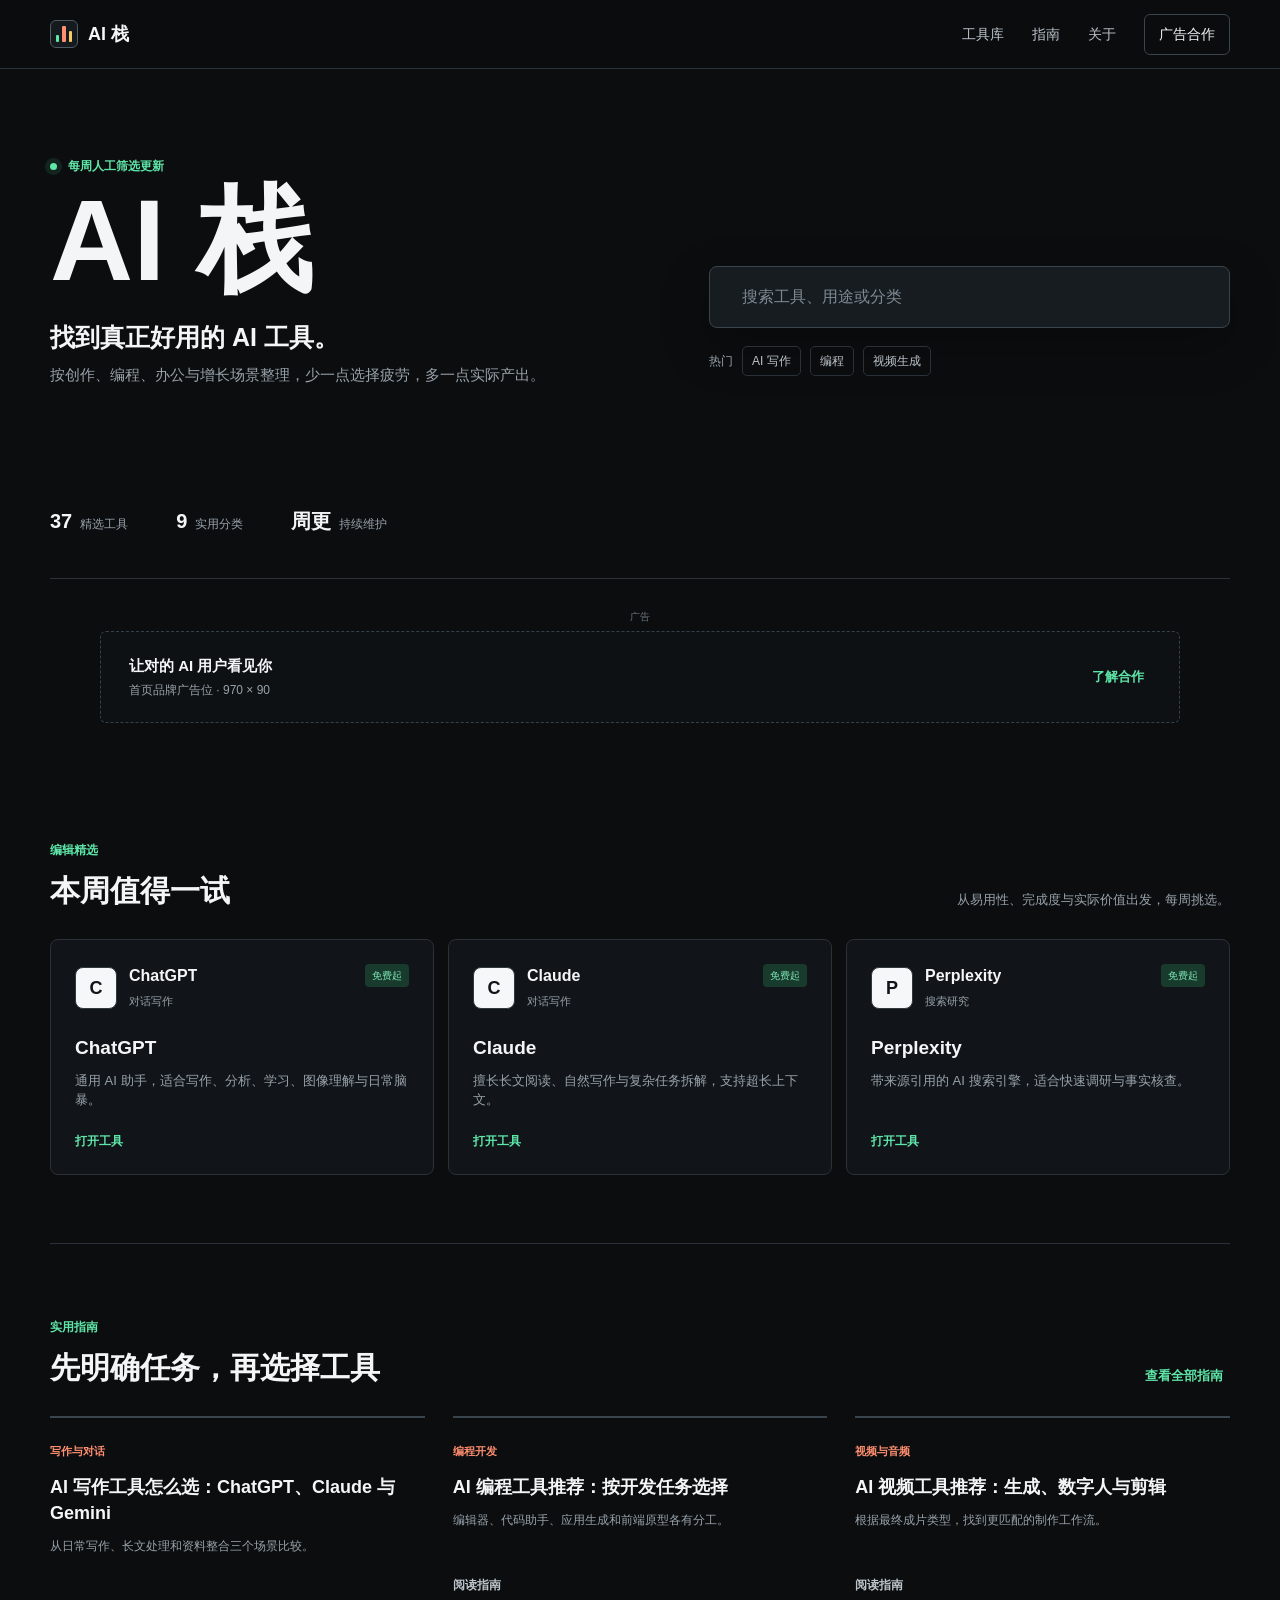
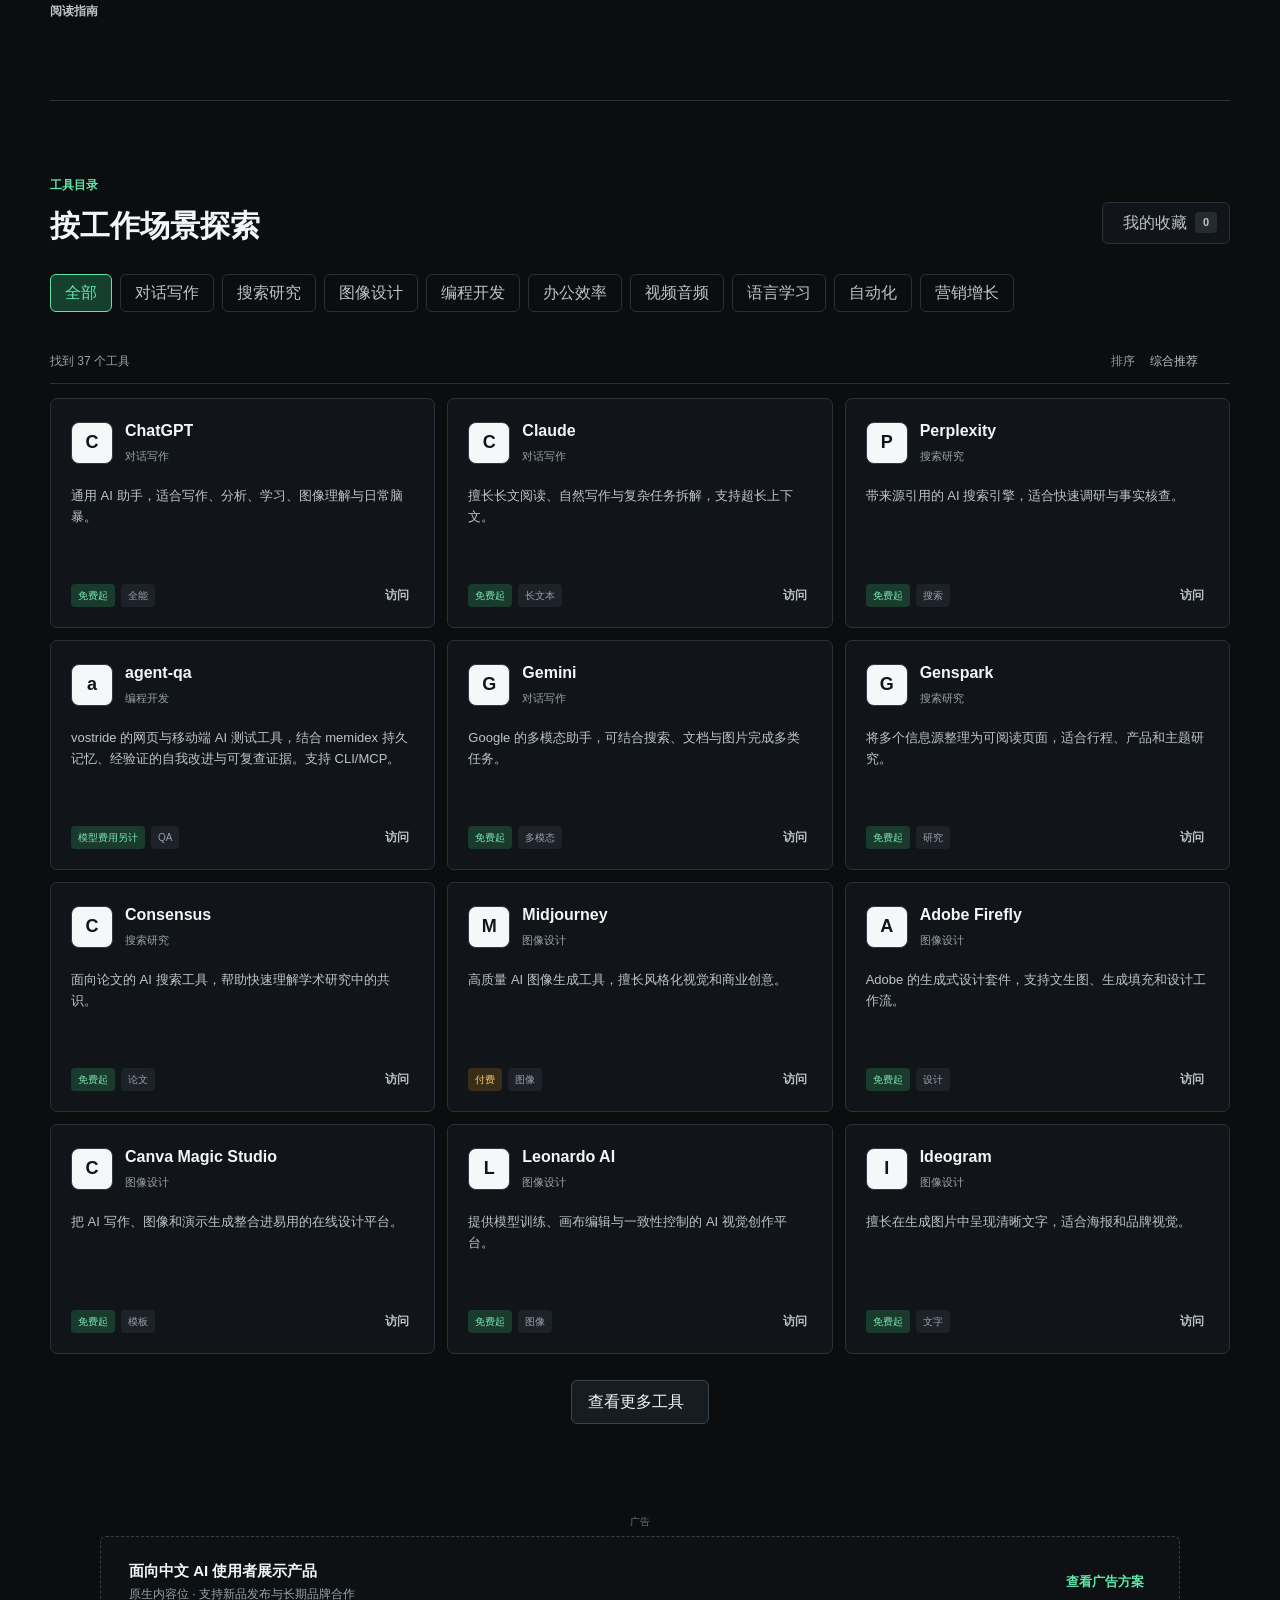
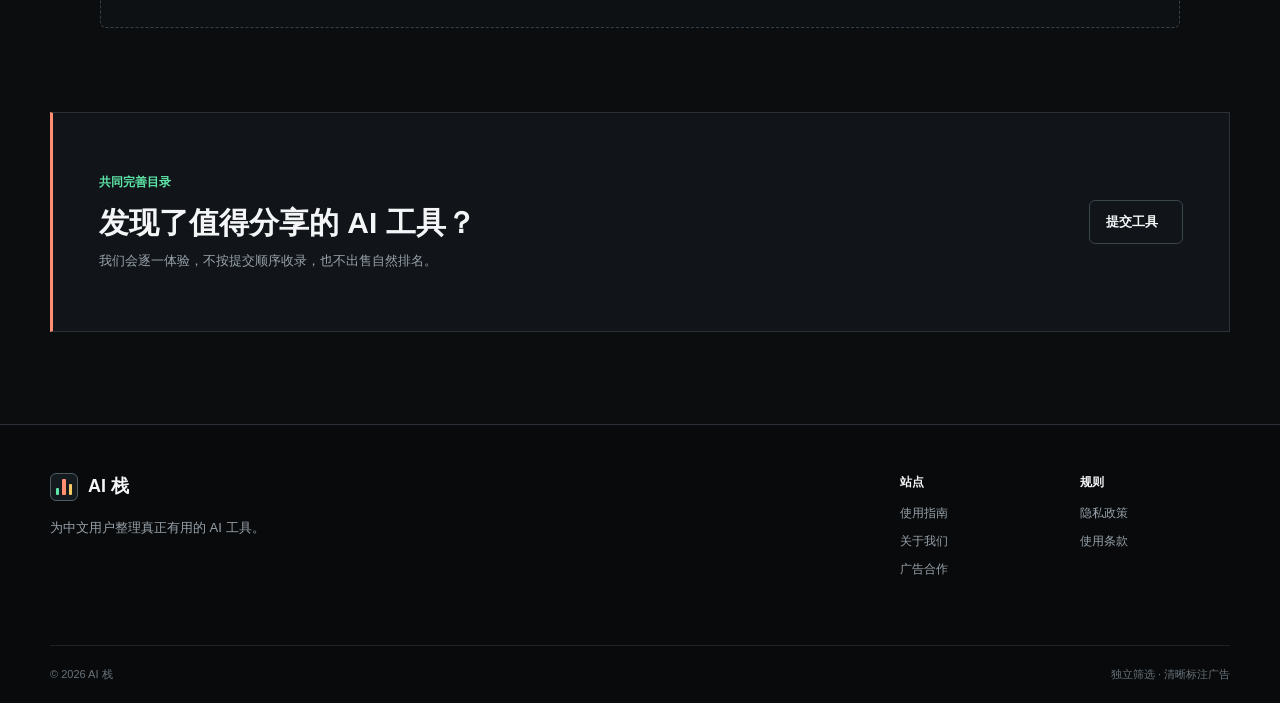
==== commit 5801d2e9: "收录 agent-qa 网页与移动端 AI 测试工具 Signed-off-by: vostride <pranshuchittora@users.noreply.github.com>" ====
--- a/index.html
+++ b/index.html
@@ -16,7 +16,7 @@
     <link rel="manifest" href="site.webmanifest" />
     <link rel="alternate" type="application/rss+xml" title="AI 栈指南更新" href="rss.xml" />
     <link rel="preconnect" href="https://www.google.com" />
-    <link rel="stylesheet" href="styles.css" />
+    <link rel="stylesheet" href="styles.css?v=20260727-1" />
     <script type="application/ld+json">
       {
         "@context": "https://schema.org",
@@ -78,7 +78,7 @@
           </div>
         </div>
         <div class="hero-stats" aria-label="站点统计">
-          <div><strong data-tool-total>36</strong><span>精选工具</span></div>
+          <div><strong data-tool-total>37</strong><span>精选工具</span></div>
           <div><strong>9</strong><span>实用分类</span></div>
           <div><strong>周更</strong><span>持续维护</span></div>
         </div>
